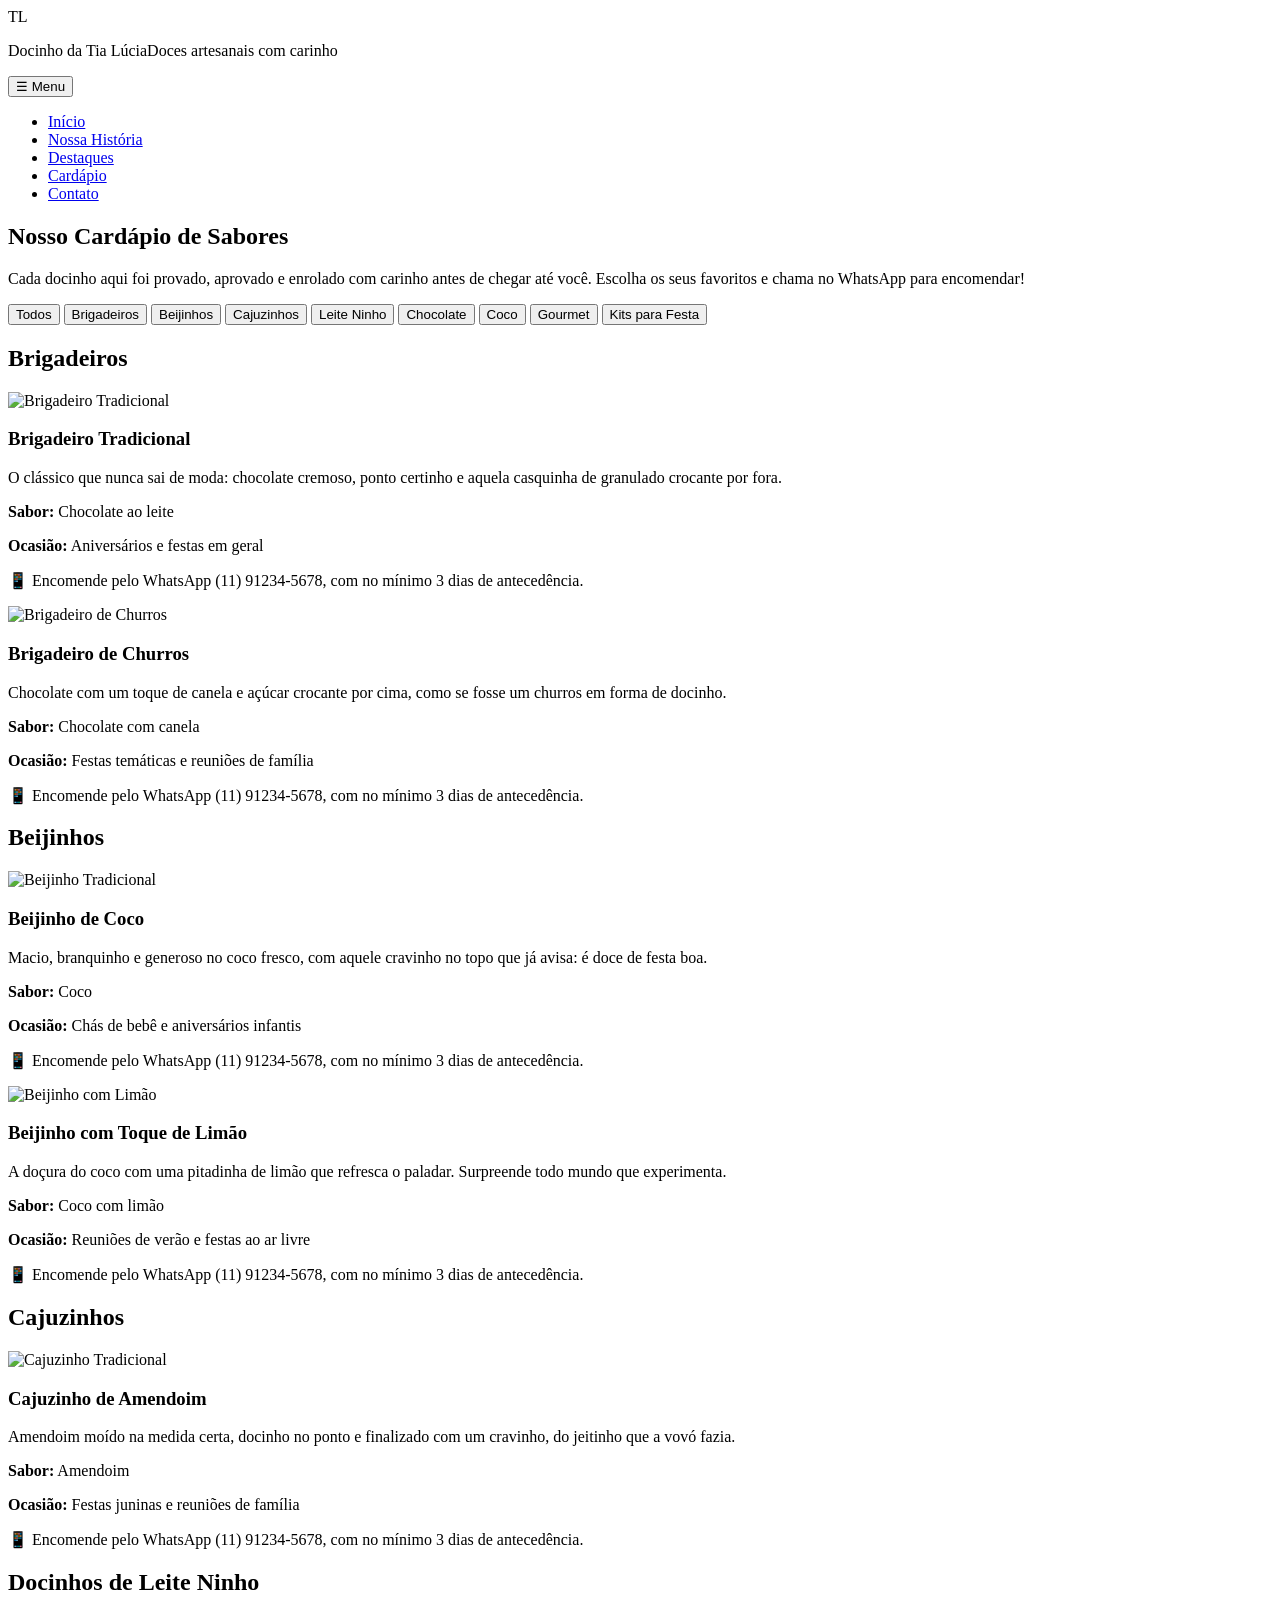
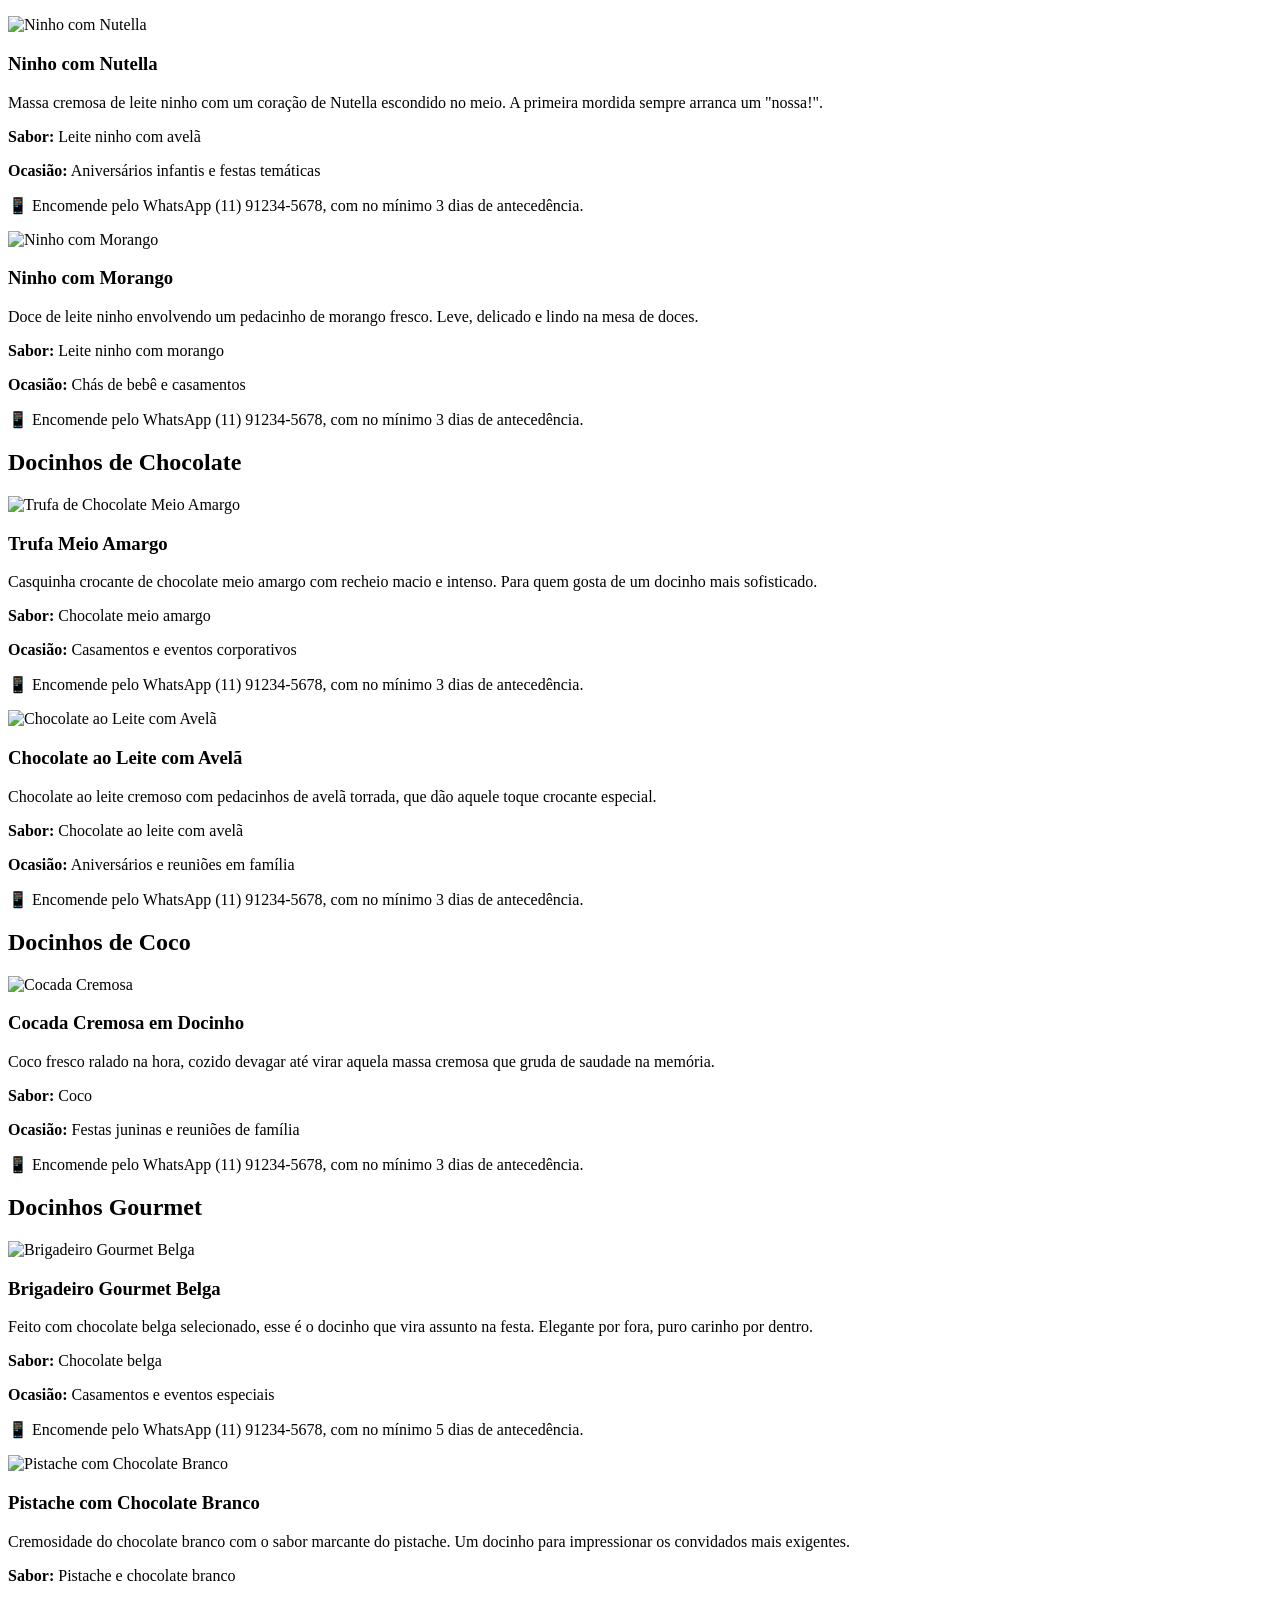
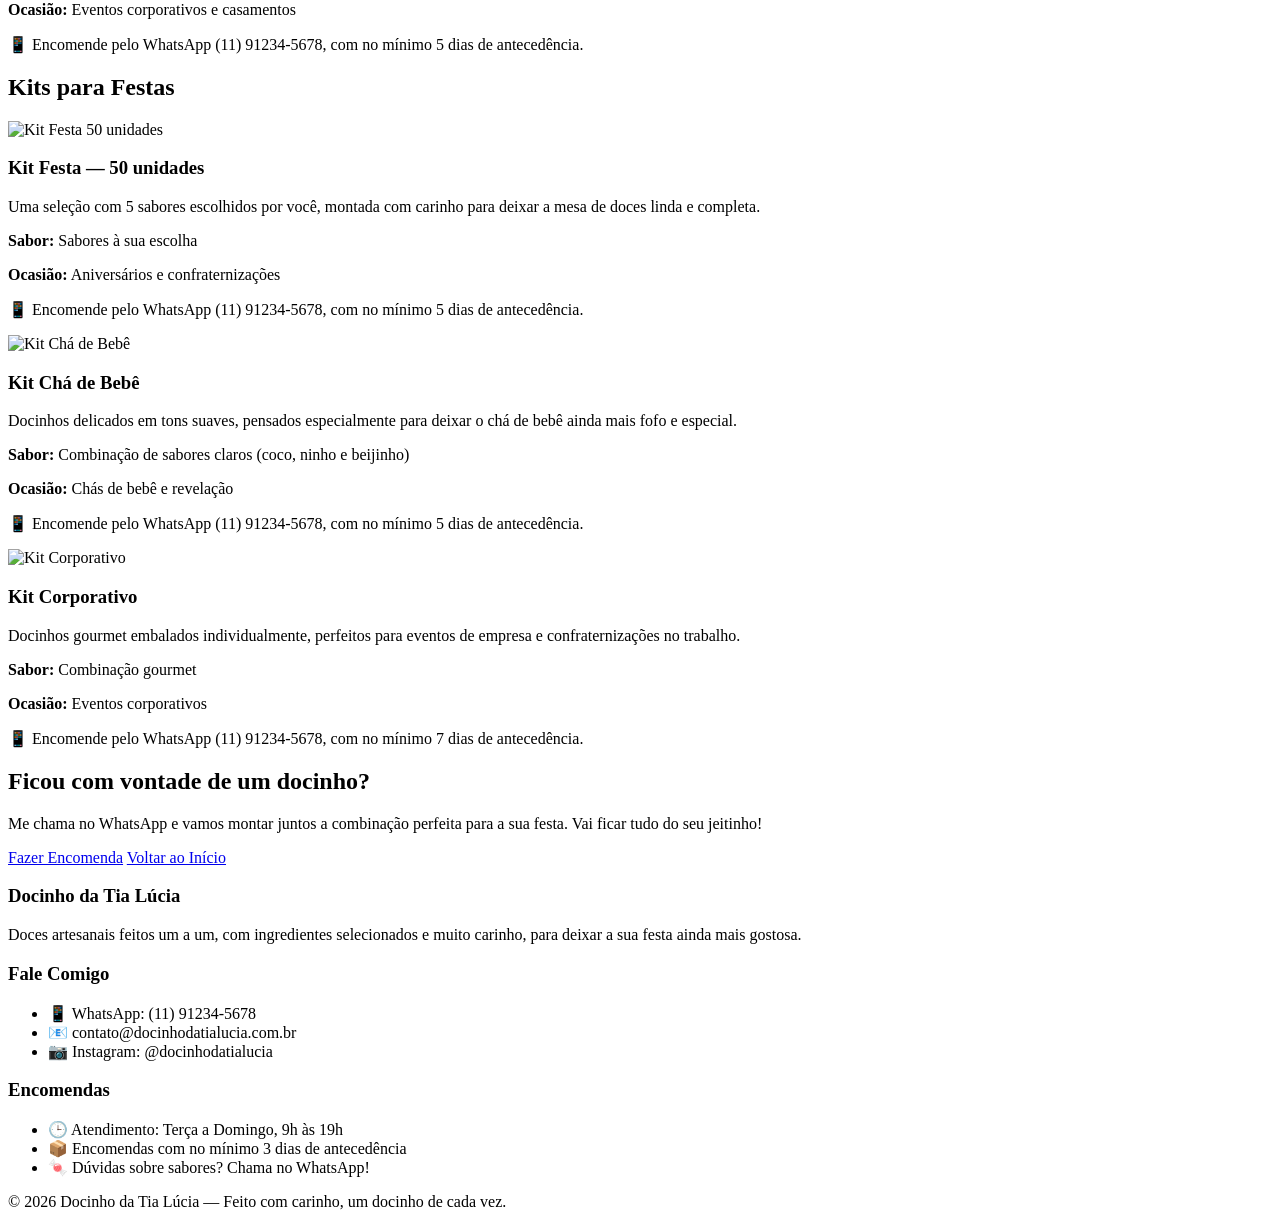
==== produtos.html @ d93f24ee "Add files via upload" ====
<!DOCTYPE html>
<html lang="pt-BR">
<head>
<meta charset="UTF-8">
<meta name="viewport" content="width=device-width, initial-scale=1.0">
<title>Cardápio de Sabores | Docinho da Tia Lúcia</title>
<meta name="description" content="Conheça todos os sabores de docinhos artesanais da Tia Lúcia: brigadeiros, beijinhos, cajuzinhos, docinhos gourmet, kits para festa e muito mais.">
<link rel="preconnect" href="https://fonts.googleapis.com">
<link rel="stylesheet" href="css/style.css">
</head>
<body>

<!-- ===================== CABEÇALHO ===================== -->
<header class="cabecalho">
  <div class="container">
    <div class="marca">
      <!-- ESPAÇO RESERVADO PARA A LOGO (feita no Canva) — mesma logo do index.html -->
      <div class="logo-placeholder" aria-hidden="true">TL</div>
      <p class="nome-marca">Docinho da Tia Lúcia<span>Doces artesanais com carinho</span></p>
    </div>

    <button class="menu-toggle" aria-label="Abrir menu de navegação" aria-expanded="false">☰ Menu</button>

    <nav class="nav-principal" aria-label="Navegação principal">
      <ul>
        <li><a href="index.html">Início</a></li>
        <li><a href="index.html#sobre">Nossa História</a></li>
        <li><a href="index.html#destaques">Destaques</a></li>
        <li><a href="produtos.html" class="ativo">Cardápio</a></li>
        <li><a href="index.html#contato">Contato</a></li>
      </ul>
    </nav>
  </div>
</header>

<!-- ===================== TOPO DO CATÁLOGO ===================== -->
<section class="topo-catalogo">
  <div class="container">
    <h1>Nosso Cardápio de Sabores</h1>
    <p>Cada docinho aqui foi provado, aprovado e enrolado com carinho antes de chegar até você. Escolha os seus favoritos e chama no WhatsApp para encomendar!</p>
  </div>
</section>

<div class="container">
  <!-- Filtro de categorias: mostra/esconde as seções abaixo via script.js -->
  <div class="filtro-categorias" role="tablist" aria-label="Filtrar por categoria">
    <button data-categoria="todos" class="ativo">Todos</button>
    <button data-categoria="brigadeiros">Brigadeiros</button>
    <button data-categoria="beijinhos">Beijinhos</button>
    <button data-categoria="cajuzinhos">Cajuzinhos</button>
    <button data-categoria="ninho">Leite Ninho</button>
    <button data-categoria="chocolate">Chocolate</button>
    <button data-categoria="coco">Coco</button>
    <button data-categoria="gourmet">Gourmet</button>
    <button data-categoria="kits">Kits para Festa</button>
  </div>
</div>

<div class="lista-produtos">

  <!-- ===================== BRIGADEIROS ===================== -->
  <section class="categoria-produtos" data-categoria="brigadeiros">
    <div class="container">
      <h2>Brigadeiros</h2>
      <div class="grade-catalogo">

        <article class="card-produto">
          <img class="foto-produto" src="https://images.pexels.com/photos/34263268/pexels-photo-34263268.jpeg?auto=compress&cs=tinysrgb&w=500" alt="Brigadeiro Tradicional" loading="lazy">
          <div class="corpo-card-produto">
            <h3>Brigadeiro Tradicional</h3>
            <p class="descricao">O clássico que nunca sai de moda: chocolate cremoso, ponto certinho e aquela casquinha de granulado crocante por fora.</p>
            <p class="info-produto"><strong>Sabor:</strong> Chocolate ao leite</p>
            <p class="info-produto"><strong>Ocasião:</strong> Aniversários e festas em geral</p>
            <p class="como-encomendar">📱 Encomende pelo WhatsApp (11) 91234-5678, com no mínimo 3 dias de antecedência.</p>
          </div>
        </article>

        <article class="card-produto">
          <img class="foto-produto" src="https://images.pexels.com/photos/33643878/pexels-photo-33643878.jpeg?auto=compress&cs=tinysrgb&w=500" alt="Brigadeiro de Churros" loading="lazy">
          <div class="corpo-card-produto">
            <h3>Brigadeiro de Churros</h3>
            <p class="descricao">Chocolate com um toque de canela e açúcar crocante por cima, como se fosse um churros em forma de docinho.</p>
            <p class="info-produto"><strong>Sabor:</strong> Chocolate com canela</p>
            <p class="info-produto"><strong>Ocasião:</strong> Festas temáticas e reuniões de família</p>
            <p class="como-encomendar">📱 Encomende pelo WhatsApp (11) 91234-5678, com no mínimo 3 dias de antecedência.</p>
          </div>
        </article>

      </div>
    </div>
  </section>

  <!-- ===================== BEIJINHOS ===================== -->
  <section class="categoria-produtos" data-categoria="beijinhos">
    <div class="container">
      <h2>Beijinhos</h2>
      <div class="grade-catalogo">

        <article class="card-produto">
          <img class="foto-produto" src="https://images.pexels.com/photos/6441165/pexels-photo-6441165.jpeg?auto=compress&cs=tinysrgb&w=500" alt="Beijinho Tradicional" loading="lazy">
          <div class="corpo-card-produto">
            <h3>Beijinho de Coco</h3>
            <p class="descricao">Macio, branquinho e generoso no coco fresco, com aquele cravinho no topo que já avisa: é doce de festa boa.</p>
            <p class="info-produto"><strong>Sabor:</strong> Coco</p>
            <p class="info-produto"><strong>Ocasião:</strong> Chás de bebê e aniversários infantis</p>
            <p class="como-encomendar">📱 Encomende pelo WhatsApp (11) 91234-5678, com no mínimo 3 dias de antecedência.</p>
          </div>
        </article>

        <article class="card-produto">
          <img class="foto-produto" src="https://images.pexels.com/photos/33643876/pexels-photo-33643876.jpeg?auto=compress&cs=tinysrgb&w=500" alt="Beijinho com Limão" loading="lazy">
          <div class="corpo-card-produto">
            <h3>Beijinho com Toque de Limão</h3>
            <p class="descricao">A doçura do coco com uma pitadinha de limão que refresca o paladar. Surpreende todo mundo que experimenta.</p>
            <p class="info-produto"><strong>Sabor:</strong> Coco com limão</p>
            <p class="info-produto"><strong>Ocasião:</strong> Reuniões de verão e festas ao ar livre</p>
            <p class="como-encomendar">📱 Encomende pelo WhatsApp (11) 91234-5678, com no mínimo 3 dias de antecedência.</p>
          </div>
        </article>

      </div>
    </div>
  </section>

  <!-- ===================== CAJUZINHOS ===================== -->
  <section class="categoria-produtos" data-categoria="cajuzinhos">
    <div class="container">
      <h2>Cajuzinhos</h2>
      <div class="grade-catalogo">

        <article class="card-produto">
          <img class="foto-produto" src="https://images.pexels.com/photos/28787816/pexels-photo-28787816.jpeg?auto=compress&cs=tinysrgb&w=500" alt="Cajuzinho Tradicional" loading="lazy">
          <div class="corpo-card-produto">
            <h3>Cajuzinho de Amendoim</h3>
            <p class="descricao">Amendoim moído na medida certa, docinho no ponto e finalizado com um cravinho, do jeitinho que a vovó fazia.</p>
            <p class="info-produto"><strong>Sabor:</strong> Amendoim</p>
            <p class="info-produto"><strong>Ocasião:</strong> Festas juninas e reuniões de família</p>
            <p class="como-encomendar">📱 Encomende pelo WhatsApp (11) 91234-5678, com no mínimo 3 dias de antecedência.</p>
          </div>
        </article>

      </div>
    </div>
  </section>

  <!-- ===================== LEITE NINHO ===================== -->
  <section class="categoria-produtos" data-categoria="ninho">
    <div class="container">
      <h2>Docinhos de Leite Ninho</h2>
      <div class="grade-catalogo">

        <article class="card-produto">
          <img class="foto-produto" src="https://images.pexels.com/photos/9500620/pexels-photo-9500620.jpeg?auto=compress&cs=tinysrgb&w=500" alt="Ninho com Nutella" loading="lazy">
          <div class="corpo-card-produto">
            <h3>Ninho com Nutella</h3>
            <p class="descricao">Massa cremosa de leite ninho com um coração de Nutella escondido no meio. A primeira mordida sempre arranca um "nossa!".</p>
            <p class="info-produto"><strong>Sabor:</strong> Leite ninho com avelã</p>
            <p class="info-produto"><strong>Ocasião:</strong> Aniversários infantis e festas temáticas</p>
            <p class="como-encomendar">📱 Encomende pelo WhatsApp (11) 91234-5678, com no mínimo 3 dias de antecedência.</p>
          </div>
        </article>

        <article class="card-produto">
          <img class="foto-produto" src="https://images.pexels.com/photos/28320151/pexels-photo-28320151.jpeg?auto=compress&cs=tinysrgb&w=500" alt="Ninho com Morango" loading="lazy">
          <div class="corpo-card-produto">
            <h3>Ninho com Morango</h3>
            <p class="descricao">Doce de leite ninho envolvendo um pedacinho de morango fresco. Leve, delicado e lindo na mesa de doces.</p>
            <p class="info-produto"><strong>Sabor:</strong> Leite ninho com morango</p>
            <p class="info-produto"><strong>Ocasião:</strong> Chás de bebê e casamentos</p>
            <p class="como-encomendar">📱 Encomende pelo WhatsApp (11) 91234-5678, com no mínimo 3 dias de antecedência.</p>
          </div>
        </article>

      </div>
    </div>
  </section>

  <!-- ===================== CHOCOLATE ===================== -->
  <section class="categoria-produtos" data-categoria="chocolate">
    <div class="container">
      <h2>Docinhos de Chocolate</h2>
      <div class="grade-catalogo">

        <article class="card-produto">
          <img class="foto-produto" src="https://images.pexels.com/photos/37296138/pexels-photo-37296138.jpeg?auto=compress&cs=tinysrgb&w=500" alt="Trufa de Chocolate Meio Amargo" loading="lazy">
          <div class="corpo-card-produto">
            <h3>Trufa Meio Amargo</h3>
            <p class="descricao">Casquinha crocante de chocolate meio amargo com recheio macio e intenso. Para quem gosta de um docinho mais sofisticado.</p>
            <p class="info-produto"><strong>Sabor:</strong> Chocolate meio amargo</p>
            <p class="info-produto"><strong>Ocasião:</strong> Casamentos e eventos corporativos</p>
            <p class="como-encomendar">📱 Encomende pelo WhatsApp (11) 91234-5678, com no mínimo 3 dias de antecedência.</p>
          </div>
        </article>

        <article class="card-produto">
          <img class="foto-produto" src="https://images.pexels.com/photos/12689164/pexels-photo-12689164.jpeg?auto=compress&cs=tinysrgb&w=500" alt="Chocolate ao Leite com Avelã" loading="lazy">
          <div class="corpo-card-produto">
            <h3>Chocolate ao Leite com Avelã</h3>
            <p class="descricao">Chocolate ao leite cremoso com pedacinhos de avelã torrada, que dão aquele toque crocante especial.</p>
            <p class="info-produto"><strong>Sabor:</strong> Chocolate ao leite com avelã</p>
            <p class="info-produto"><strong>Ocasião:</strong> Aniversários e reuniões em família</p>
            <p class="como-encomendar">📱 Encomende pelo WhatsApp (11) 91234-5678, com no mínimo 3 dias de antecedência.</p>
          </div>
        </article>

      </div>
    </div>
  </section>

  <!-- ===================== COCO ===================== -->
  <section class="categoria-produtos" data-categoria="coco">
    <div class="container">
      <h2>Docinhos de Coco</h2>
      <div class="grade-catalogo">

        <article class="card-produto">
          <img class="foto-produto" src="https://images.pexels.com/photos/28728774/pexels-photo-28728774.jpeg?auto=compress&cs=tinysrgb&w=500" alt="Cocada Cremosa" loading="lazy">
          <div class="corpo-card-produto">
            <h3>Cocada Cremosa em Docinho</h3>
            <p class="descricao">Coco fresco ralado na hora, cozido devagar até virar aquela massa cremosa que gruda de saudade na memória.</p>
            <p class="info-produto"><strong>Sabor:</strong> Coco</p>
            <p class="info-produto"><strong>Ocasião:</strong> Festas juninas e reuniões de família</p>
            <p class="como-encomendar">📱 Encomende pelo WhatsApp (11) 91234-5678, com no mínimo 3 dias de antecedência.</p>
          </div>
        </article>

      </div>
    </div>
  </section>

  <!-- ===================== GOURMET ===================== -->
  <section class="categoria-produtos" data-categoria="gourmet">
    <div class="container">
      <h2>Docinhos Gourmet</h2>
      <div class="grade-catalogo">

        <article class="card-produto">
          <img class="foto-produto" src="https://images.pexels.com/photos/33158039/pexels-photo-33158039.jpeg?auto=compress&cs=tinysrgb&w=500" alt="Brigadeiro Gourmet Belga" loading="lazy">
          <div class="corpo-card-produto">
            <h3>Brigadeiro Gourmet Belga</h3>
            <p class="descricao">Feito com chocolate belga selecionado, esse é o docinho que vira assunto na festa. Elegante por fora, puro carinho por dentro.</p>
            <p class="info-produto"><strong>Sabor:</strong> Chocolate belga</p>
            <p class="info-produto"><strong>Ocasião:</strong> Casamentos e eventos especiais</p>
            <p class="como-encomendar">📱 Encomende pelo WhatsApp (11) 91234-5678, com no mínimo 5 dias de antecedência.</p>
          </div>
        </article>

        <article class="card-produto">
          <img class="foto-produto" src="https://images.pexels.com/photos/9285188/pexels-photo-9285188.jpeg?auto=compress&cs=tinysrgb&w=500" alt="Pistache com Chocolate Branco" loading="lazy">
          <div class="corpo-card-produto">
            <h3>Pistache com Chocolate Branco</h3>
            <p class="descricao">Cremosidade do chocolate branco com o sabor marcante do pistache. Um docinho para impressionar os convidados mais exigentes.</p>
            <p class="info-produto"><strong>Sabor:</strong> Pistache e chocolate branco</p>
            <p class="info-produto"><strong>Ocasião:</strong> Eventos corporativos e casamentos</p>
            <p class="como-encomendar">📱 Encomende pelo WhatsApp (11) 91234-5678, com no mínimo 5 dias de antecedência.</p>
          </div>
        </article>

      </div>
    </div>
  </section>

  <!-- ===================== KITS PARA FESTAS ===================== -->
  <section class="categoria-produtos" data-categoria="kits">
    <div class="container">
      <h2>Kits para Festas</h2>
      <div class="grade-catalogo">

        <article class="card-produto">
          <img class="foto-produto" src="https://images.pexels.com/photos/11281623/pexels-photo-11281623.jpeg?auto=compress&cs=tinysrgb&w=500" alt="Kit Festa 50 unidades" loading="lazy">
          <div class="corpo-card-produto">
            <h3>Kit Festa — 50 unidades</h3>
            <p class="descricao">Uma seleção com 5 sabores escolhidos por você, montada com carinho para deixar a mesa de doces linda e completa.</p>
            <p class="info-produto"><strong>Sabor:</strong> Sabores à sua escolha</p>
            <p class="info-produto"><strong>Ocasião:</strong> Aniversários e confraternizações</p>
            <p class="como-encomendar">📱 Encomende pelo WhatsApp (11) 91234-5678, com no mínimo 5 dias de antecedência.</p>
          </div>
        </article>

        <article class="card-produto">
          <img class="foto-produto" src="https://images.pexels.com/photos/28613103/pexels-photo-28613103.jpeg?auto=compress&cs=tinysrgb&w=500" alt="Kit Chá de Bebê" loading="lazy">
          <div class="corpo-card-produto">
            <h3>Kit Chá de Bebê</h3>
            <p class="descricao">Docinhos delicados em tons suaves, pensados especialmente para deixar o chá de bebê ainda mais fofo e especial.</p>
            <p class="info-produto"><strong>Sabor:</strong> Combinação de sabores claros (coco, ninho e beijinho)</p>
            <p class="info-produto"><strong>Ocasião:</strong> Chás de bebê e revelação</p>
            <p class="como-encomendar">📱 Encomende pelo WhatsApp (11) 91234-5678, com no mínimo 5 dias de antecedência.</p>
          </div>
        </article>

        <article class="card-produto">
          <img class="foto-produto" src="https://images.pexels.com/photos/36571072/pexels-photo-36571072.jpeg?auto=compress&cs=tinysrgb&w=500" alt="Kit Corporativo" loading="lazy">
          <div class="corpo-card-produto">
            <h3>Kit Corporativo</h3>
            <p class="descricao">Docinhos gourmet embalados individualmente, perfeitos para eventos de empresa e confraternizações no trabalho.</p>
            <p class="info-produto"><strong>Sabor:</strong> Combinação gourmet</p>
            <p class="info-produto"><strong>Ocasião:</strong> Eventos corporativos</p>
            <p class="como-encomendar">📱 Encomende pelo WhatsApp (11) 91234-5678, com no mínimo 7 dias de antecedência.</p>
          </div>
        </article>

      </div>
    </div>
  </section>

</div>

<!-- ===================== FAIXA DE CHAMADA PARA AÇÃO ===================== -->
<section class="faixa-cta">
  <div class="container">
    <h2 class="titulo-secao">Ficou com vontade de um docinho?</h2>
    <p>Me chama no WhatsApp e vamos montar juntos a combinação perfeita para a sua festa. Vai ficar tudo do seu jeitinho!</p>
    <div class="grupo-botoes">
      <a href="index.html#contato" class="btn btn-primario" style="background:var(--rosa-doce);">Fazer Encomenda</a>
      <a href="index.html" class="btn btn-secundario">Voltar ao Início</a>
    </div>
  </div>
</section>

<!-- ===================== RODAPÉ ===================== -->
<footer class="rodape" id="contato">
  <div class="container">
    <div>
      <h3>Docinho da Tia Lúcia</h3>
      <p>Doces artesanais feitos um a um, com ingredientes selecionados e muito carinho, para deixar a sua festa ainda mais gostosa.</p>
    </div>

    <div>
      <h3>Fale Comigo</h3>
      <ul>
        <li>📱 WhatsApp: (11) 91234-5678</li>
        <li>📧 contato@docinhodatialucia.com.br</li>
        <li>📷 Instagram: @docinhodatialucia</li>
      </ul>
    </div>

    <div>
      <h3>Encomendas</h3>
      <ul>
        <li>🕒 Atendimento: Terça a Domingo, 9h às 19h</li>
        <li>📦 Encomendas com no mínimo 3 dias de antecedência</li>
        <li>🍬 Dúvidas sobre sabores? Chama no WhatsApp!</li>
      </ul>
    </div>
  </div>

  <div class="rodape-baixo">
    <p>&copy; 2026 Docinho da Tia Lúcia — Feito com carinho, um docinho de cada vez.</p>
  </div>
</footer>

<script src="js/script.js"></script>
</body>
</html>
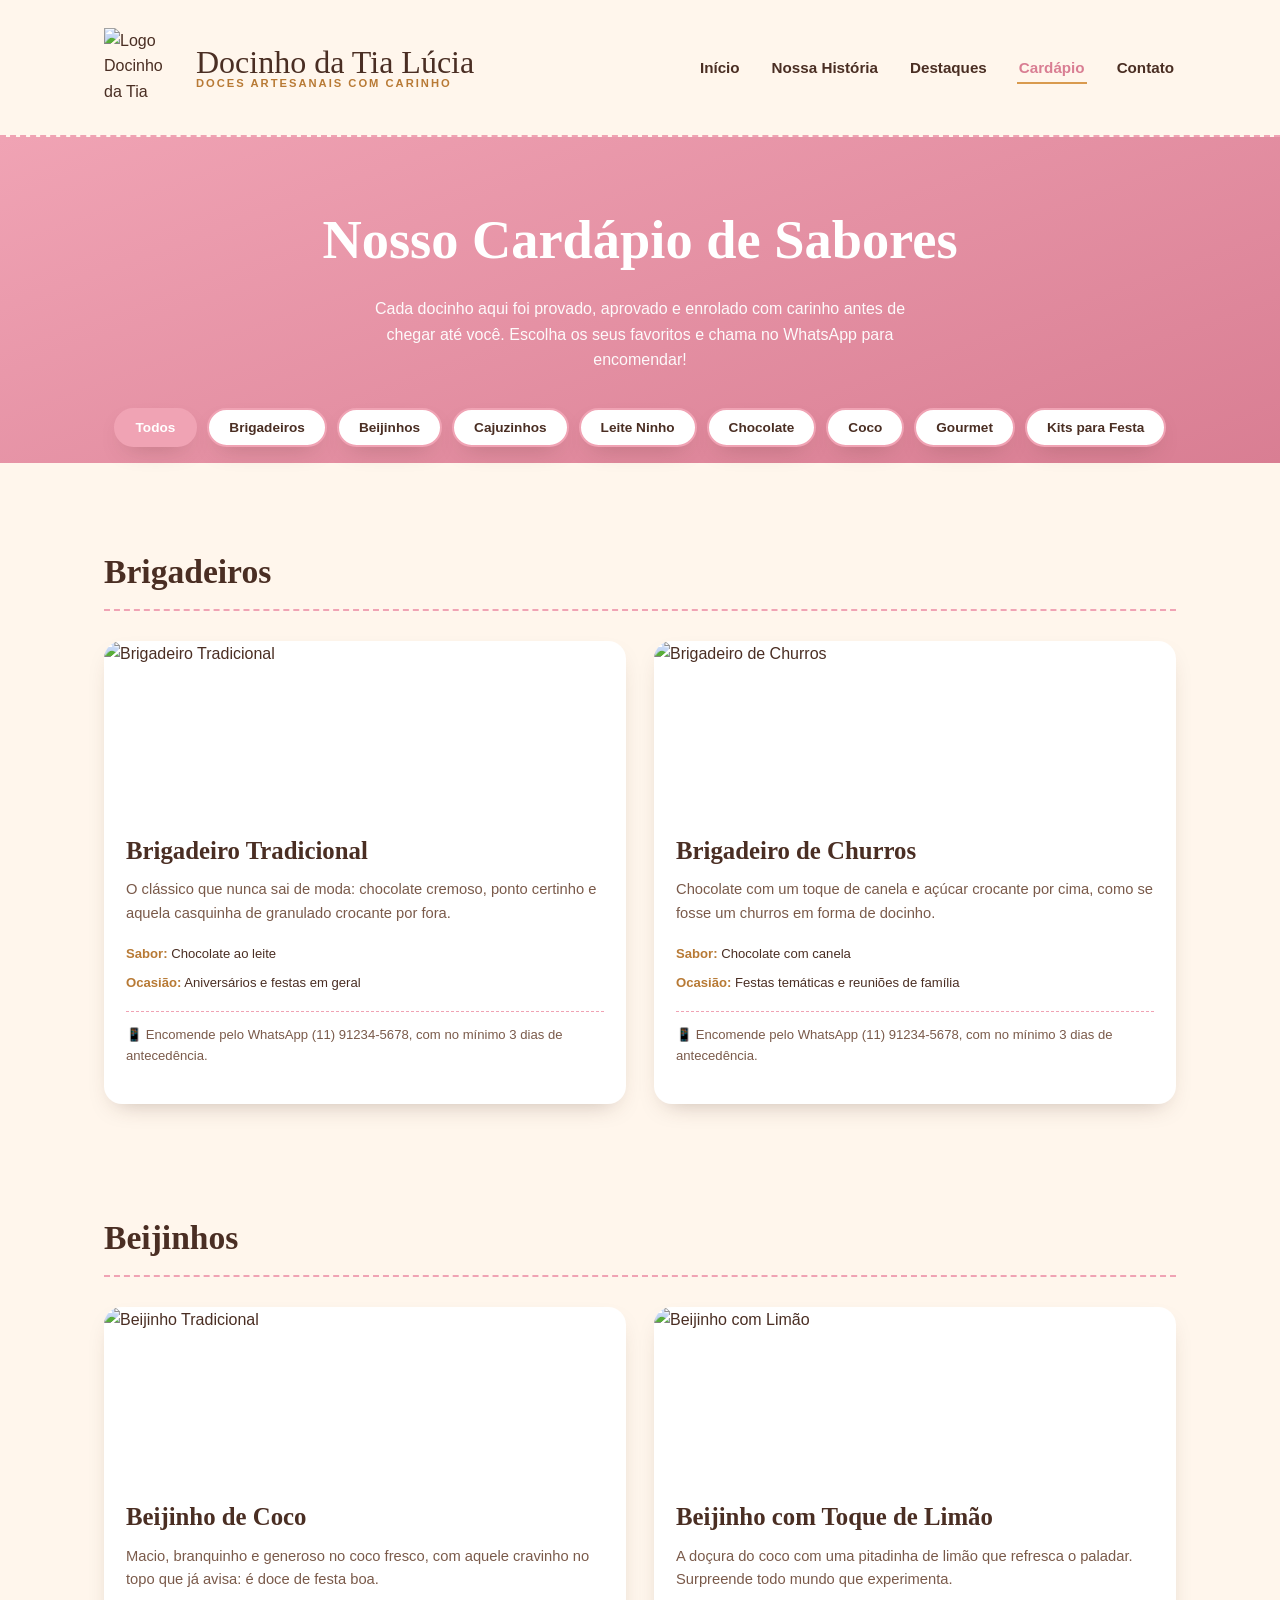
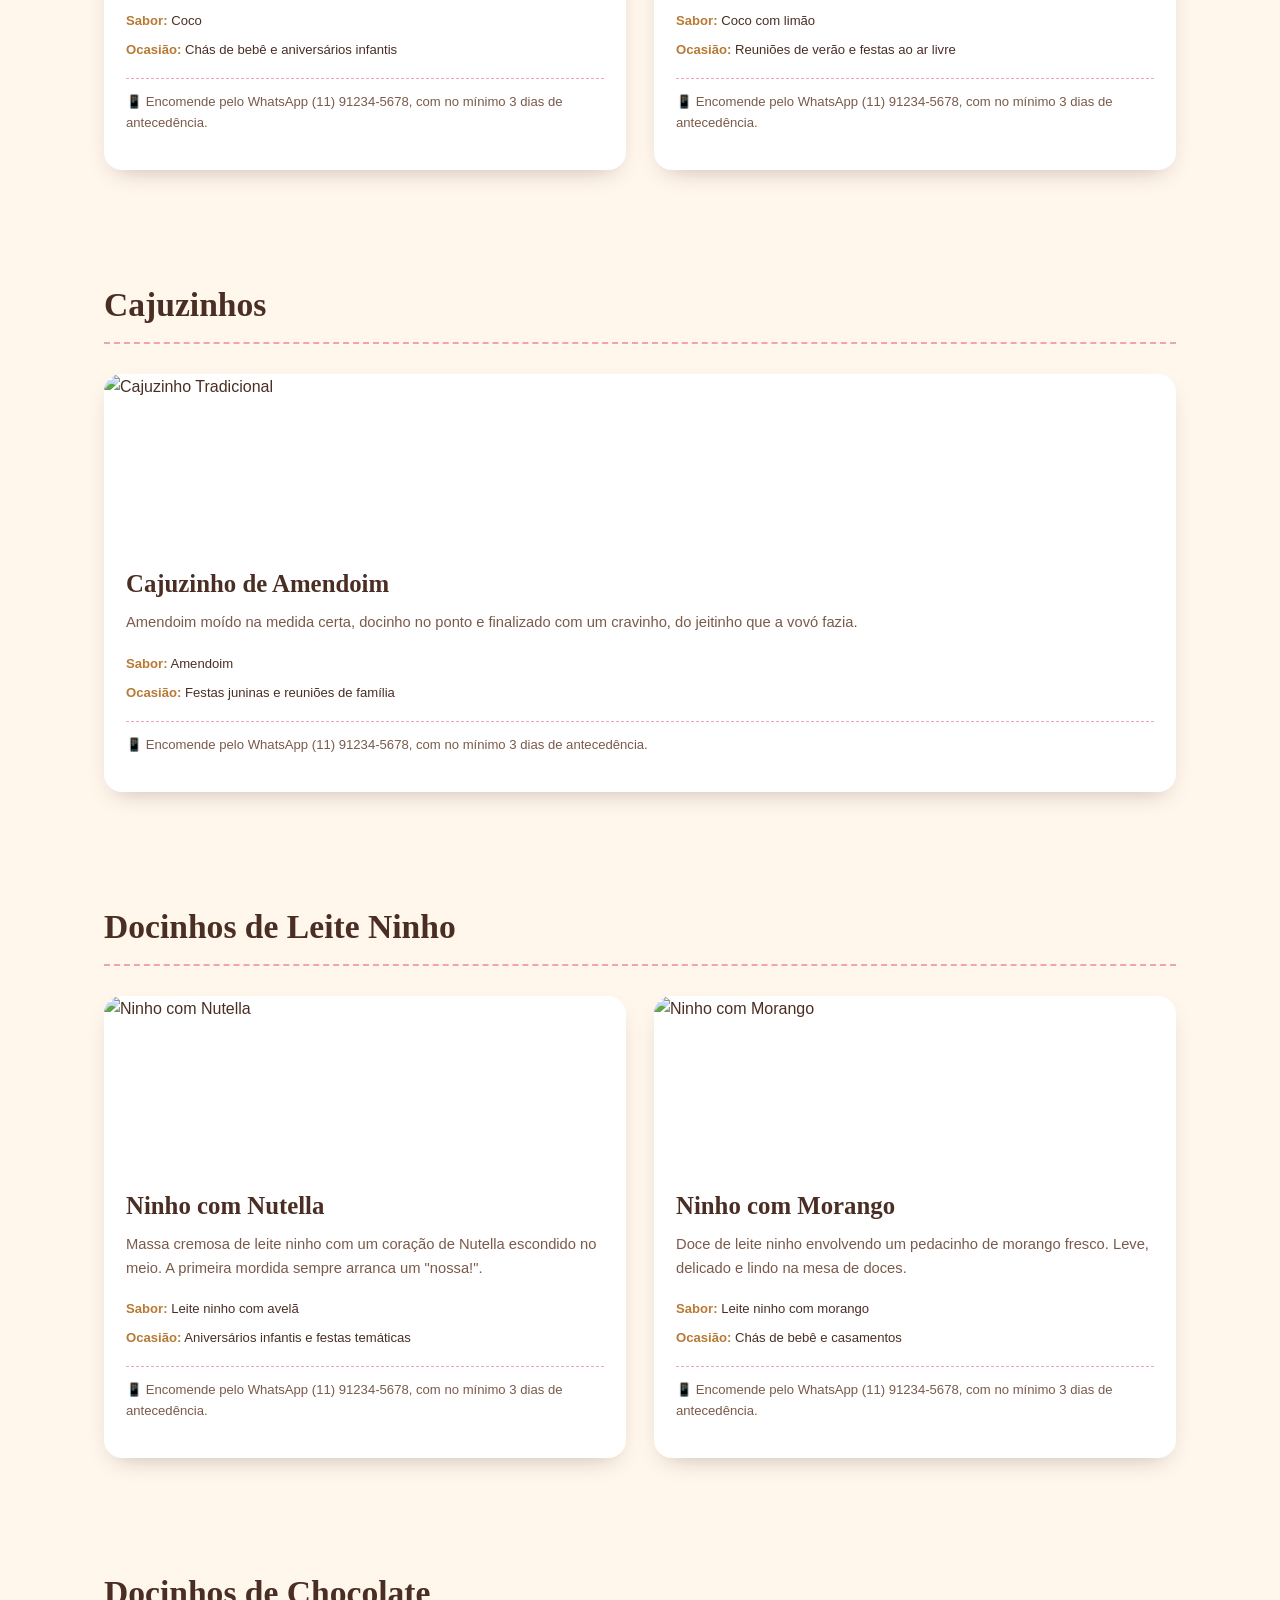
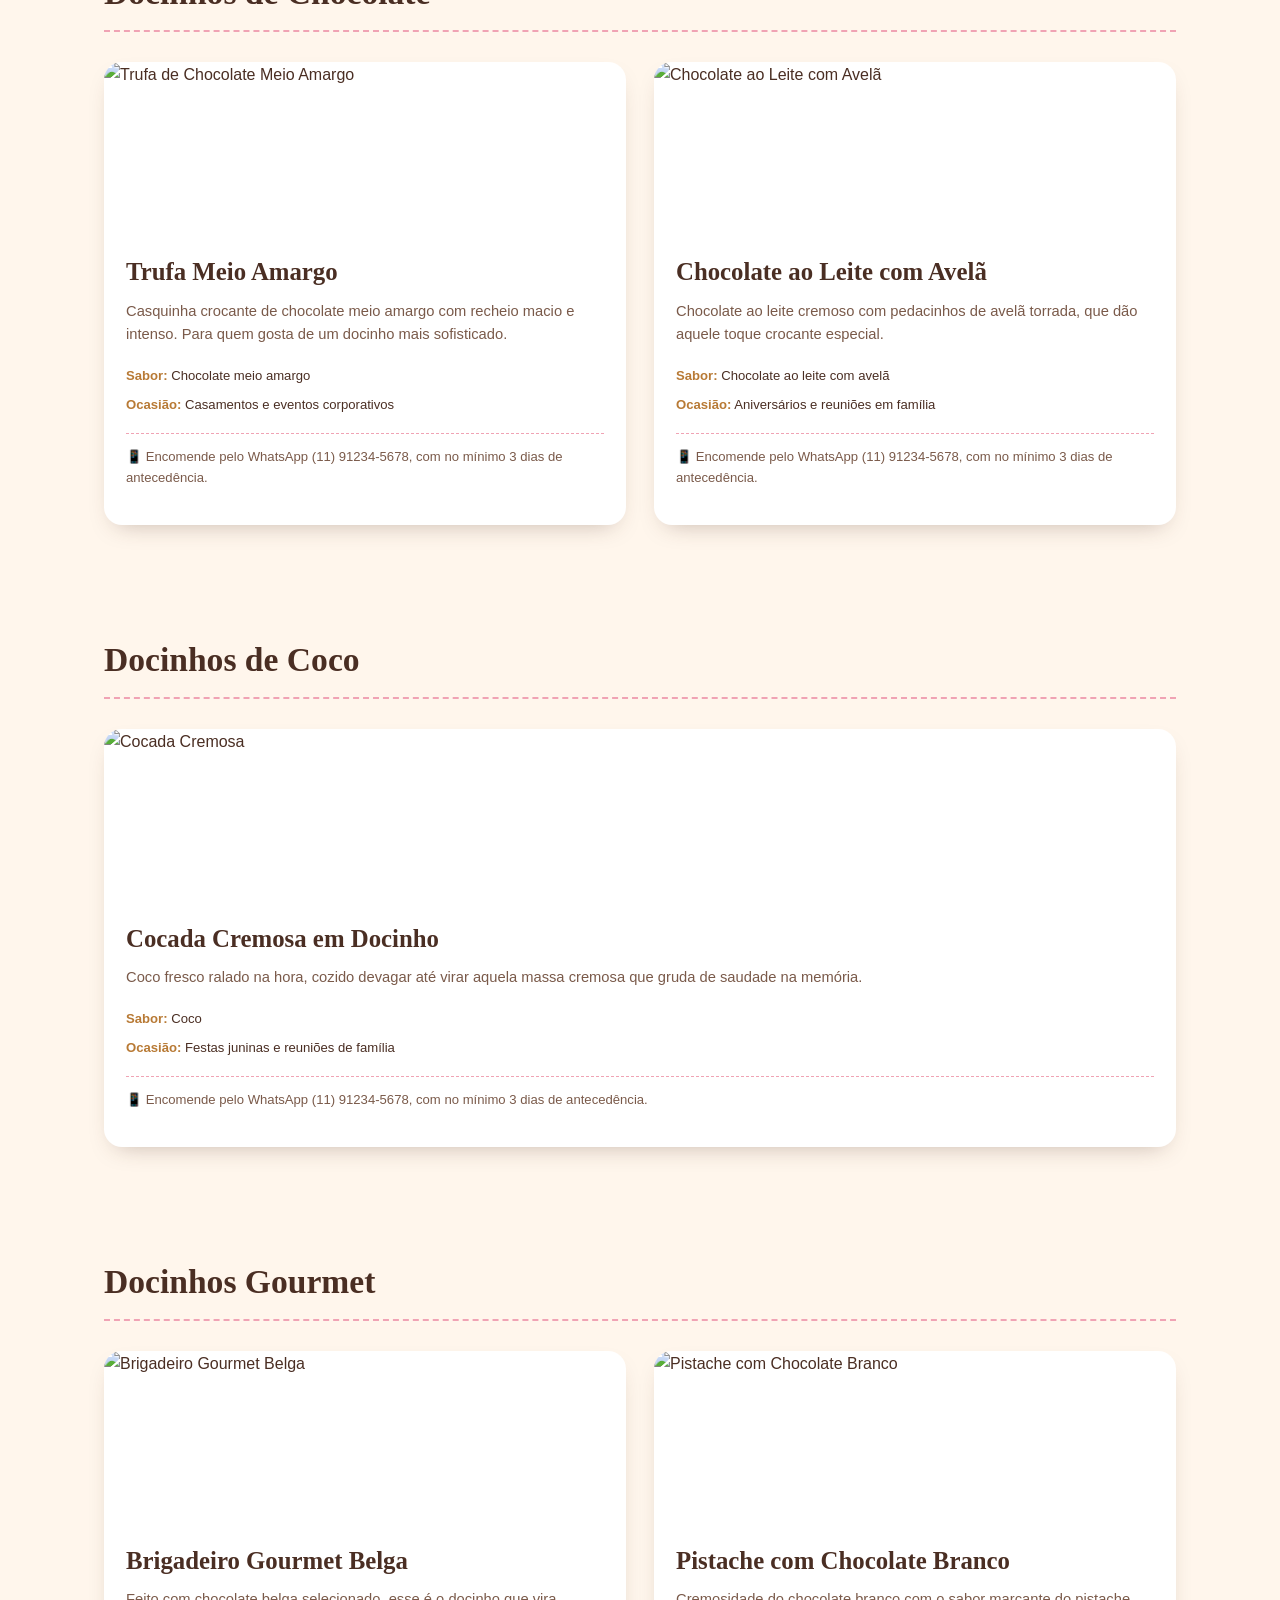
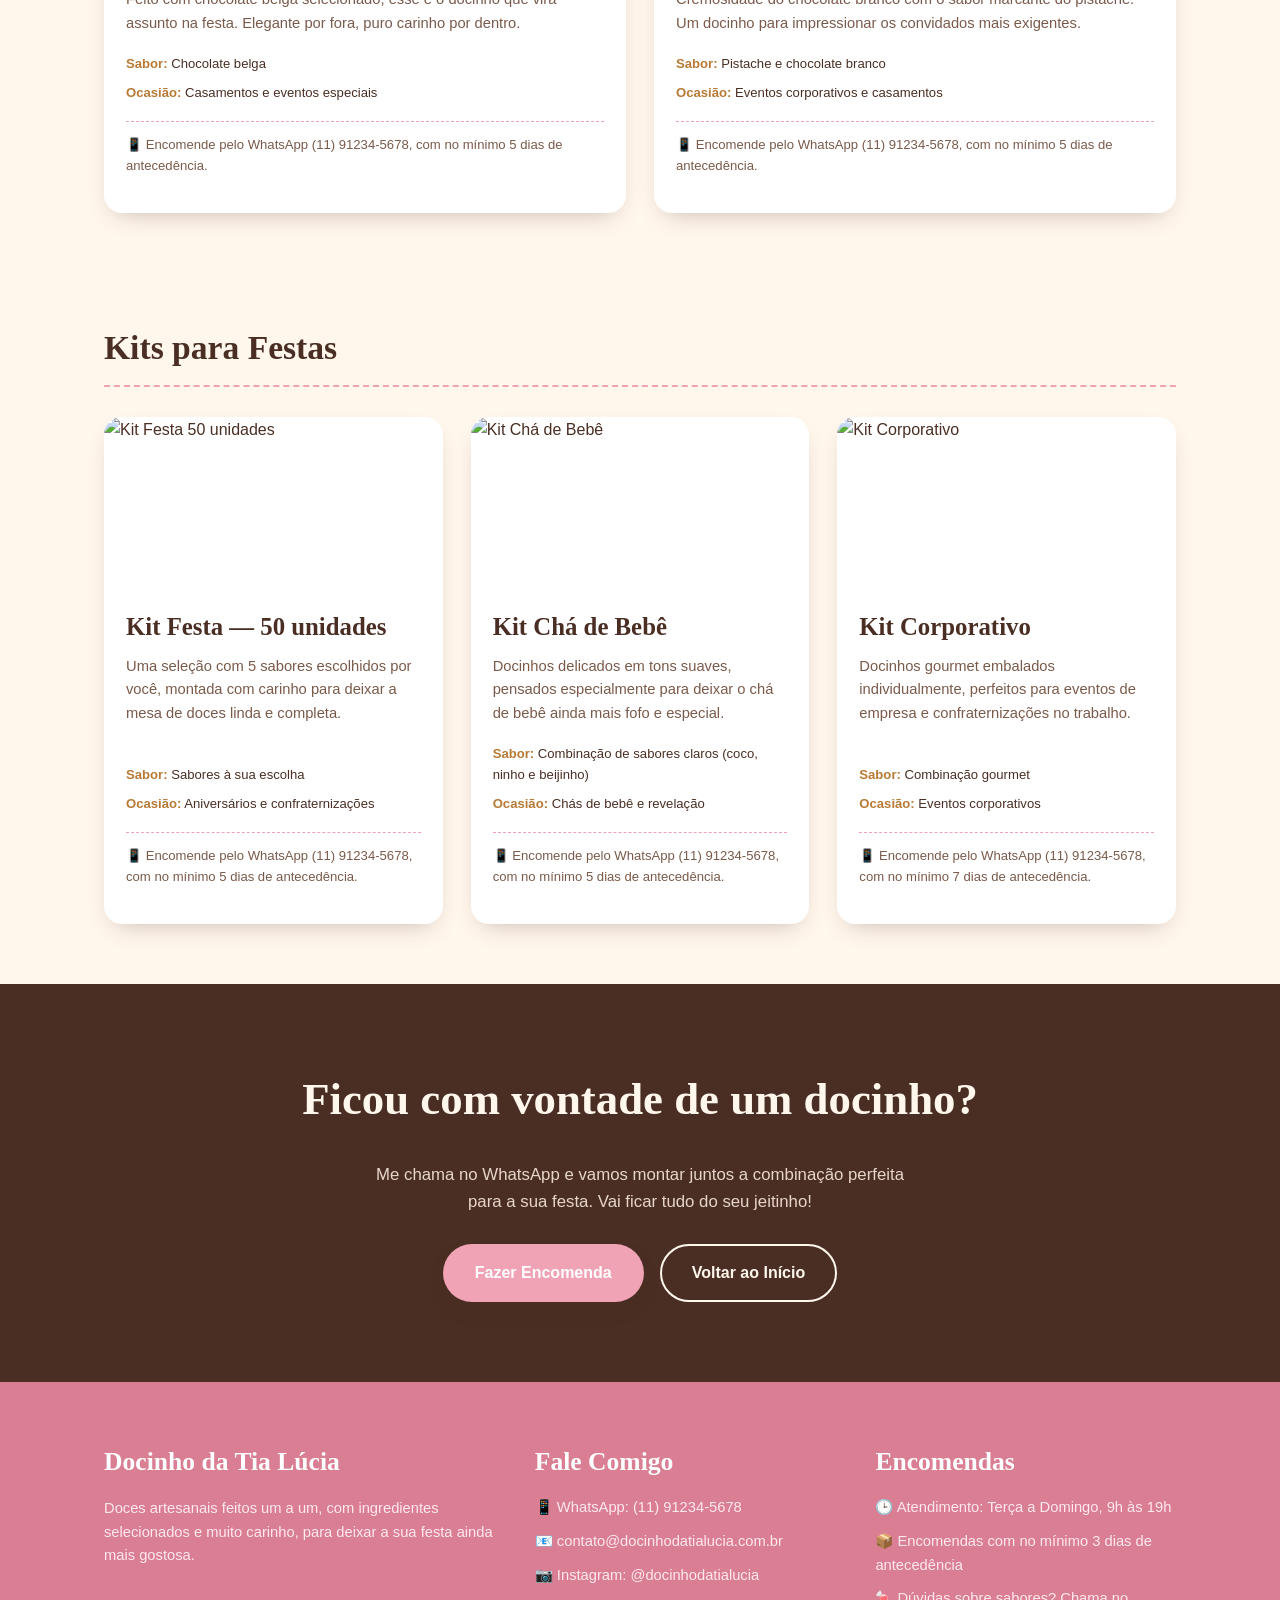
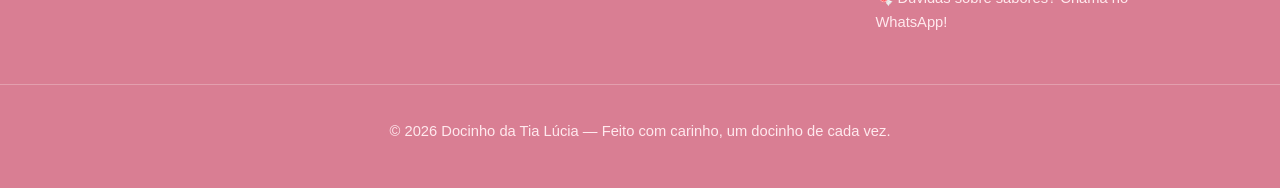
==== commit 1d68838a: "Add files via upload" ====
--- a/produtos.html
+++ b/produtos.html
@@ -14,8 +14,7 @@
 <header class="cabecalho">
   <div class="container">
     <div class="marca">
-      <!-- ESPAÇO RESERVADO PARA A LOGO (feita no Canva) — mesma logo do index.html -->
-      <div class="logo-placeholder" aria-hidden="true">TL</div>
+      <img src="img/logomain.png" alt="Logo Docinho da Tia Lúcia" class="logo-img" width="80" height="80">
       <p class="nome-marca">Docinho da Tia Lúcia<span>Doces artesanais com carinho</span></p>
     </div>
 
--- a/css/style.css
+++ b/css/style.css
@@ -0,0 +1,827 @@
+/* ==========================================================================
+   Docinho da Tia Lúcia — Folha de estilos
+   Paleta: rosa-doce, creme-baunilha, marrom-brigadeiro, caramelo, pistache
+   Assinatura visual: borda "de forminha de docinho" (scalloped), como as
+   forminhas de papel onde os doces são colocados.
+   ========================================================================== */
+
+@import url('https://fonts.googleapis.com/css2?family=Caveat:wght@600;700&family=Quicksand:wght@400;500;600;700&display=swap');
+
+:root {
+  /* Paleta */
+  --rosa-doce: #f0a3b4;
+  --rosa-doce-escuro: #d97e93;
+  --creme-baunilha: #fff6ec;
+  --creme-cartao: #fdece0;
+  --marrom-brigadeiro: #4a2e23;
+  --marrom-suave: #7a5a4a;
+  --caramelo: #d99a4e;
+  --caramelo-escuro: #b87a35;
+  --pistache: #a8c69f;
+
+  /* Tipografia */
+  --fonte-titulo: 'Caveat', cursive;
+  --fonte-corpo: 'Quicksand', sans-serif;
+
+  /* Layout */
+  --largura-max: 1120px;
+  --raio: 18px;
+  --sombra: 0 10px 25px -12px rgba(74, 46, 35, 0.35);
+}
+
+* {
+  box-sizing: border-box;
+}
+
+html {
+  scroll-behavior: smooth;
+}
+
+body {
+  margin: 0;
+  font-family: var(--fonte-corpo);
+  background-color: var(--creme-baunilha);
+  color: var(--marrom-brigadeiro);
+  line-height: 1.6;
+  -webkit-font-smoothing: antialiased;
+}
+
+img {
+  max-width: 100%;
+  display: block;
+}
+
+a {
+  color: inherit;
+  text-decoration: none;
+}
+
+.container {
+  width: 100%;
+  max-width: var(--largura-max);
+  margin: 0 auto;
+  padding: 0 24px;
+}
+
+/* Foco visível para acessibilidade via teclado */
+a:focus-visible,
+button:focus-visible {
+  outline: 3px solid var(--caramelo-escuro);
+  outline-offset: 3px;
+  border-radius: 6px;
+}
+
+/* ==========================================================================
+   Cabeçalho
+   ========================================================================== */
+
+.cabecalho {
+  position: sticky;
+  top: 0;
+  z-index: 50;
+  background: var(--creme-baunilha);
+  border-bottom: 2px dashed var(--rosa-doce);
+}
+
+.cabecalho .container {
+  display: flex;
+  align-items: center;
+  justify-content: space-between;
+  padding-top: 14px;
+  padding-bottom: 14px;
+  gap: 16px;
+}
+
+.marca {
+  display: flex;
+  align-items: center;
+  gap: 12px;
+}
+
+/* ESPAÇO RESERVADO PARA A LOGO (feita no Canva).
+   Substitua o conteúdo do <div class="logo-placeholder"> por:
+   <img src="imagens/logo.png" alt="Logo Docinho da Tia Lúcia" class="logo-img">
+   Tamanho sugerido: 80x80px (fundo transparente, formato .png) */
+.logo-placeholder {
+  width: 56px;
+  height: 56px;
+  border-radius: 50%;
+  background: var(--rosa-doce);
+  border: 3px solid var(--caramelo);
+  display: flex;
+  align-items: center;
+  justify-content: center;
+  font-family: var(--fonte-titulo);
+  font-size: 1.6rem;
+  color: #fff;
+  flex-shrink: 0;
+}
+
+.nome-marca {
+  font-family: var(--fonte-titulo);
+  font-size: 2rem;
+  color: var(--marrom-brigadeiro);
+  line-height: 1;
+}
+
+.nome-marca span {
+  display: block;
+  font-family: var(--fonte-corpo);
+  font-size: 0.7rem;
+  letter-spacing: 2px;
+  text-transform: uppercase;
+  color: var(--caramelo-escuro);
+  font-weight: 600;
+}
+
+.nav-principal ul {
+  list-style: none;
+  display: flex;
+  gap: 28px;
+  margin: 0;
+  padding: 0;
+}
+
+.nav-principal a {
+  font-weight: 600;
+  font-size: 0.95rem;
+  padding: 6px 2px;
+  border-bottom: 2px solid transparent;
+  transition: border-color 0.2s ease, color 0.2s ease;
+}
+
+.nav-principal a:hover,
+.nav-principal a.ativo {
+  border-color: var(--caramelo);
+  color: var(--rosa-doce-escuro);
+}
+
+.menu-toggle {
+  display: none;
+  background: none;
+  border: 2px solid var(--marrom-brigadeiro);
+  border-radius: 10px;
+  padding: 8px 10px;
+  font-size: 1.1rem;
+  cursor: pointer;
+}
+
+/* ==========================================================================
+   Botões
+   ========================================================================== */
+
+.btn {
+  display: inline-block;
+  font-family: var(--fonte-corpo);
+  font-weight: 700;
+  font-size: 1rem;
+  padding: 14px 30px;
+  border-radius: 999px;
+  border: 2px solid transparent;
+  cursor: pointer;
+  transition: transform 0.15s ease, box-shadow 0.15s ease, background 0.2s ease;
+}
+
+.btn:hover {
+  transform: translateY(-3px);
+}
+
+.btn-primario {
+  background: var(--rosa-doce);
+  color: #fff;
+  box-shadow: var(--sombra);
+}
+
+.btn-primario:hover {
+  background: var(--rosa-doce-escuro);
+}
+
+.btn-secundario {
+  background: transparent;
+  border-color: var(--marrom-brigadeiro);
+  color: var(--marrom-brigadeiro);
+}
+
+.btn-secundario:hover {
+  background: var(--marrom-brigadeiro);
+  color: var(--creme-baunilha);
+}
+
+.grupo-botoes {
+  display: flex;
+  flex-wrap: wrap;
+  gap: 16px;
+  margin-top: 28px;
+}
+
+/* ==========================================================================
+   Banner Principal (Hero)
+   ========================================================================== */
+
+.hero {
+  position: relative;
+  background: linear-gradient(160deg, var(--rosa-doce) 0%, var(--rosa-doce-escuro) 100%);
+  color: #fff;
+  padding: 90px 0 120px;
+  text-align: center;
+  overflow: hidden;
+}
+
+.hero::before {
+  content: "";
+  position: absolute;
+  inset: 0;
+  background-image: radial-gradient(circle at 20% 30%, rgba(255,255,255,0.18) 0, rgba(255,255,255,0.18) 40px, transparent 41px),
+                     radial-gradient(circle at 85% 20%, rgba(255,255,255,0.14) 0, rgba(255,255,255,0.14) 30px, transparent 31px),
+                     radial-gradient(circle at 75% 75%, rgba(255,255,255,0.12) 0, rgba(255,255,255,0.12) 55px, transparent 56px);
+  pointer-events: none;
+}
+
+.hero-conteudo {
+  position: relative;
+  max-width: 780px;
+  margin: 0 auto;
+  padding: 0 24px;
+}
+
+.hero .selo {
+  display: inline-block;
+  font-family: var(--fonte-corpo);
+  font-weight: 700;
+  font-size: 0.8rem;
+  letter-spacing: 1.5px;
+  text-transform: uppercase;
+  background: rgba(255,255,255,0.2);
+  padding: 8px 18px;
+  border-radius: 999px;
+  margin-bottom: 22px;
+}
+
+.hero h1 {
+  font-family: var(--fonte-titulo);
+  font-size: clamp(2.4rem, 6vw, 4rem);
+  font-weight: 700;
+  line-height: 1.15;
+  margin: 0 0 18px;
+  text-shadow: 0 4px 18px rgba(0,0,0,0.15);
+}
+
+.hero p.subtitulo {
+  font-size: 1.15rem;
+  opacity: 0.95;
+  max-width: 560px;
+  margin: 0 auto;
+}
+
+.hero .grupo-botoes {
+  justify-content: center;
+}
+
+.hero .btn-primario {
+  background: var(--marrom-brigadeiro);
+}
+
+.hero .btn-primario:hover {
+  background: #33201a;
+}
+
+.hero .btn-secundario {
+  border-color: #fff;
+  color: #fff;
+}
+
+.hero .btn-secundario:hover {
+  background: #fff;
+  color: var(--rosa-doce-escuro);
+}
+
+/* Borda "de forminha de docinho" (scalloped) — assinatura visual do site.
+   Simula o recorte ondulado das forminhas de papel usadas nos docinhos. */
+.borda-forminha {
+  position: relative;
+  height: 34px;
+  width: 100%;
+  background: var(--creme-baunilha);
+  margin-top: -1px;
+}
+
+.borda-forminha::before {
+  content: "";
+  position: absolute;
+  top: -18px;
+  left: 0;
+  right: 0;
+  height: 36px;
+  background-image: radial-gradient(circle at 18px 0, transparent 17px, var(--rosa-doce-escuro) 18px);
+  background-size: 36px 36px;
+  background-repeat: repeat-x;
+}
+
+/* ==========================================================================
+   Seções gerais
+   ========================================================================== */
+
+section {
+  padding: 80px 0;
+}
+
+.rotulo-secao {
+  font-family: var(--fonte-corpo);
+  font-weight: 700;
+  font-size: 0.8rem;
+  letter-spacing: 2px;
+  text-transform: uppercase;
+  color: var(--caramelo-escuro);
+  margin-bottom: 6px;
+  display: block;
+}
+
+.titulo-secao {
+  font-family: var(--fonte-titulo);
+  font-size: clamp(2rem, 4vw, 2.8rem);
+  color: var(--marrom-brigadeiro);
+  margin: 0 0 26px;
+}
+
+/* ==========================================================================
+   Sobre nós
+   ========================================================================== */
+
+.sobre {
+  background: var(--creme-baunilha);
+}
+
+.sobre .container {
+  display: grid;
+  grid-template-columns: 1fr 1.2fr;
+  gap: 56px;
+  align-items: center;
+}
+
+.sobre-foto {
+  position: relative;
+}
+
+/* Moldura circular "de forminha" para a foto da Tia Lúcia */
+.moldura-forminha {
+  width: 100%;
+  aspect-ratio: 1 / 1;
+  border-radius: 50%;
+  background: var(--rosa-doce);
+  display: flex;
+  align-items: center;
+  justify-content: center;
+  color: #fff;
+  font-family: var(--fonte-corpo);
+  font-weight: 600;
+  text-align: center;
+  padding: 30px;
+  box-shadow: 0 0 0 8px var(--creme-baunilha), 0 0 0 11px var(--rosa-doce), var(--sombra);
+  font-size: 0.95rem;
+}
+
+.sobre-texto p {
+  margin: 0 0 18px;
+  font-size: 1.05rem;
+  color: var(--marrom-suave);
+}
+
+.sobre-texto p:first-of-type::first-letter {
+  font-family: var(--fonte-titulo);
+  font-size: 3.2rem;
+  color: var(--rosa-doce-escuro);
+  float: left;
+  line-height: 0.8;
+  margin: 8px 8px 0 0;
+}
+
+.assinatura {
+  font-family: var(--fonte-titulo);
+  font-size: 1.7rem;
+  color: var(--rosa-doce-escuro);
+  margin-top: 20px;
+}
+
+/* ==========================================================================
+   Destaques / Cards de produto
+   ========================================================================== */
+
+.destaques {
+  background: var(--creme-cartao);
+}
+
+.grade-cards {
+  display: grid;
+  grid-template-columns: repeat(auto-fit, minmax(240px, 1fr));
+  gap: 30px;
+  margin-top: 10px;
+}
+
+.card-doce {
+  background: #fff;
+  border-radius: var(--raio);
+  padding: 22px 20px 26px;
+  text-align: center;
+  box-shadow: var(--sombra);
+  transition: transform 0.2s ease, box-shadow 0.2s ease;
+}
+
+.card-doce:hover {
+  transform: translateY(-6px);
+  box-shadow: 0 16px 30px -14px rgba(74, 46, 35, 0.4);
+}
+
+/* Moldura scalloped em volta das fotos dos produtos, como uma forminha vista de cima */
+.foto-doce {
+  width: 140px;
+  height: 140px;
+  margin: 0 auto 18px;
+  border-radius: 50%;
+  background: var(--rosa-doce);
+  background: repeating-conic-gradient(var(--rosa-doce) 0deg 18deg, var(--rosa-doce-escuro) 18deg 20deg);
+  display: flex;
+  align-items: center;
+  justify-content: center;
+  position: relative;
+}
+
+.foto-doce::after {
+  content: attr(data-doce);
+  position: absolute;
+  inset: 10px;
+  border-radius: 50%;
+  background: var(--creme-cartao);
+  display: flex;
+  align-items: center;
+  justify-content: center;
+  text-align: center;
+  font-size: 0.75rem;
+  font-weight: 600;
+  color: var(--marrom-suave);
+  padding: 8px;
+}
+
+/* Quando já existe uma foto real, ela substitui o "::after" de texto */
+.foto-doce.tem-foto::after {
+  content: "";
+}
+
+.foto-doce img {
+  position: absolute;
+  inset: 8px;
+  width: calc(100% - 16px);
+  height: calc(100% - 16px);
+  border-radius: 50%;
+  object-fit: cover;
+}
+
+.card-doce h3 {
+  font-family: var(--fonte-titulo);
+  font-size: 1.5rem;
+  margin: 0 0 8px;
+  color: var(--marrom-brigadeiro);
+}
+
+.card-doce p {
+  font-size: 0.92rem;
+  color: var(--marrom-suave);
+  margin: 0;
+}
+
+.etiqueta {
+  display: inline-block;
+  margin-top: 12px;
+  font-size: 0.75rem;
+  font-weight: 700;
+  letter-spacing: 0.5px;
+  text-transform: uppercase;
+  color: var(--caramelo-escuro);
+  background: rgba(217, 154, 78, 0.15);
+  padding: 4px 12px;
+  border-radius: 999px;
+}
+
+/* ==========================================================================
+   Chamada para ação (faixa)
+   ========================================================================== */
+
+.faixa-cta {
+  background: var(--marrom-brigadeiro);
+  color: var(--creme-baunilha);
+  text-align: center;
+}
+
+.faixa-cta .titulo-secao {
+  color: var(--creme-baunilha);
+}
+
+.faixa-cta p {
+  max-width: 560px;
+  margin: 0 auto 10px;
+  color: #e7d6cb;
+  font-size: 1.05rem;
+}
+
+.faixa-cta .grupo-botoes {
+  justify-content: center;
+}
+
+.faixa-cta .btn-secundario {
+  border-color: var(--creme-baunilha);
+  color: var(--creme-baunilha);
+}
+
+.faixa-cta .btn-secundario:hover {
+  background: var(--creme-baunilha);
+  color: var(--marrom-brigadeiro);
+}
+
+/* ==========================================================================
+   Rodapé
+   ========================================================================== */
+
+.rodape {
+  background: var(--rosa-doce-escuro);
+  color: #fff;
+  padding: 60px 0 30px;
+}
+
+.rodape .container {
+  display: grid;
+  grid-template-columns: 1.3fr 1fr 1fr;
+  gap: 40px;
+}
+
+.rodape h3 {
+  font-family: var(--fonte-titulo);
+  font-size: 1.6rem;
+  margin: 0 0 14px;
+}
+
+.rodape p,
+.rodape li {
+  font-size: 0.92rem;
+  color: #ffe9ee;
+}
+
+.rodape ul {
+  list-style: none;
+  padding: 0;
+  margin: 0;
+}
+
+.rodape li {
+  margin-bottom: 10px;
+  display: flex;
+  gap: 8px;
+}
+
+.rodape a:hover {
+  text-decoration: underline;
+}
+
+.rodape-baixo {
+  border-top: 1px solid rgba(255,255,255,0.25);
+  margin-top: 40px;
+  padding-top: 20px;
+  text-align: center;
+  font-size: 0.8rem;
+  color: #ffe9ee;
+}
+
+/* ==========================================================================
+   Página de Catálogo — produtos.html
+   ========================================================================== */
+
+.topo-catalogo {
+  background: linear-gradient(160deg, var(--rosa-doce) 0%, var(--rosa-doce-escuro) 100%);
+  color: #fff;
+  padding: 60px 0 90px;
+  text-align: center;
+}
+
+.topo-catalogo h1 {
+  font-family: var(--fonte-titulo);
+  font-size: clamp(2.2rem, 5vw, 3.4rem);
+  margin: 0 0 12px;
+}
+
+.topo-catalogo p {
+  max-width: 560px;
+  margin: 0 auto;
+  opacity: 0.95;
+}
+
+.filtro-categorias {
+  display: flex;
+  flex-wrap: wrap;
+  gap: 10px;
+  justify-content: center;
+  margin: -55px 0 50px;
+  position: relative;
+  z-index: 5;
+}
+
+.filtro-categorias button {
+  font-family: var(--fonte-corpo);
+  font-weight: 700;
+  font-size: 0.85rem;
+  padding: 10px 20px;
+  border-radius: 999px;
+  border: 2px solid var(--rosa-doce);
+  background: #fff;
+  color: var(--marrom-brigadeiro);
+  cursor: pointer;
+  box-shadow: var(--sombra);
+  transition: background 0.2s ease, color 0.2s ease;
+}
+
+.filtro-categorias button:hover,
+.filtro-categorias button.ativo {
+  background: var(--rosa-doce);
+  color: #fff;
+}
+
+.categoria-produtos {
+  padding: 20px 0 60px;
+}
+
+.categoria-produtos h2 {
+  font-family: var(--fonte-titulo);
+  font-size: 2.1rem;
+  color: var(--marrom-brigadeiro);
+  border-bottom: 2px dashed var(--rosa-doce);
+  padding-bottom: 10px;
+  margin-bottom: 30px;
+}
+
+.grade-catalogo {
+  display: grid;
+  grid-template-columns: repeat(auto-fit, minmax(260px, 1fr));
+  gap: 28px;
+}
+
+.card-produto {
+  background: #fff;
+  border-radius: var(--raio);
+  overflow: hidden;
+  box-shadow: var(--sombra);
+  display: flex;
+  flex-direction: column;
+  transition: transform 0.2s ease;
+}
+
+.card-produto:hover {
+  transform: translateY(-5px);
+}
+
+/* Espaço reservado para foto do produto. Substitua o div por:
+   <img src="imagens/nome-do-produto.jpg" alt="Descrição do produto"> */
+.foto-produto-placeholder {
+  height: 170px;
+  background: repeating-linear-gradient(135deg, var(--creme-cartao), var(--creme-cartao) 12px, #fbe0d0 12px, #fbe0d0 24px);
+  display: flex;
+  align-items: center;
+  justify-content: center;
+  color: var(--caramelo-escuro);
+  font-size: 0.8rem;
+  font-weight: 700;
+  text-align: center;
+  padding: 10px;
+}
+
+.foto-produto {
+  width: 100%;
+  height: 170px;
+  object-fit: cover;
+  display: block;
+}
+
+.corpo-card-produto {
+  padding: 20px 22px 24px;
+  flex: 1;
+  display: flex;
+  flex-direction: column;
+}
+
+.corpo-card-produto h3 {
+  font-family: var(--fonte-titulo);
+  font-size: 1.55rem;
+  margin: 0 0 8px;
+  color: var(--marrom-brigadeiro);
+}
+
+.corpo-card-produto p.descricao {
+  font-size: 0.92rem;
+  color: var(--marrom-suave);
+  margin: 0 0 14px;
+  flex: 1;
+}
+
+.info-produto {
+  font-size: 0.82rem;
+  margin: 4px 0;
+  color: var(--marrom-brigadeiro);
+}
+
+.info-produto strong {
+  color: var(--caramelo-escuro);
+}
+
+.como-encomendar {
+  margin-top: 14px;
+  padding-top: 12px;
+  border-top: 1px dashed var(--rosa-doce);
+  font-size: 0.82rem;
+  color: var(--marrom-suave);
+}
+
+/* ==========================================================================
+   Animações leves de entrada (respeitando prefers-reduced-motion)
+   ========================================================================== */
+
+.revelar {
+  opacity: 0;
+  transform: translateY(18px);
+  transition: opacity 0.6s ease, transform 0.6s ease;
+}
+
+.revelar.visivel {
+  opacity: 1;
+  transform: translateY(0);
+}
+
+@media (prefers-reduced-motion: reduce) {
+  html {
+    scroll-behavior: auto;
+  }
+  .revelar {
+    opacity: 1;
+    transform: none;
+    transition: none;
+  }
+  .card-doce:hover,
+  .card-produto:hover,
+  .btn:hover {
+    transform: none;
+  }
+}
+
+/* ==========================================================================
+   Responsivo
+   ========================================================================== */
+
+@media (max-width: 860px) {
+  .sobre .container {
+    grid-template-columns: 1fr;
+  }
+  .moldura-forminha {
+    max-width: 280px;
+    margin: 0 auto;
+  }
+  .rodape .container {
+    grid-template-columns: 1fr;
+    gap: 32px;
+  }
+}
+
+@media (max-width: 700px) {
+  .nav-principal {
+    position: fixed;
+    top: 84px;
+    left: 0;
+    right: 0;
+    background: var(--creme-baunilha);
+    border-bottom: 2px dashed var(--rosa-doce);
+    max-height: 0;
+    overflow: hidden;
+    transition: max-height 0.3s ease;
+  }
+  .nav-principal.aberto {
+    max-height: 320px;
+  }
+  .nav-principal ul {
+    flex-direction: column;
+    gap: 0;
+    padding: 10px 24px 20px;
+  }
+  .nav-principal li {
+    border-bottom: 1px solid rgba(217,126,147,0.2);
+  }
+  .nav-principal a {
+    display: block;
+    padding: 14px 0;
+  }
+  .menu-toggle {
+    display: inline-flex;
+  }
+  .hero {
+    padding: 60px 0 90px;
+  }
+  section {
+    padding: 56px 0;
+  }
+  .filtro-categorias {
+    margin-top: -40px;
+  }
+}
